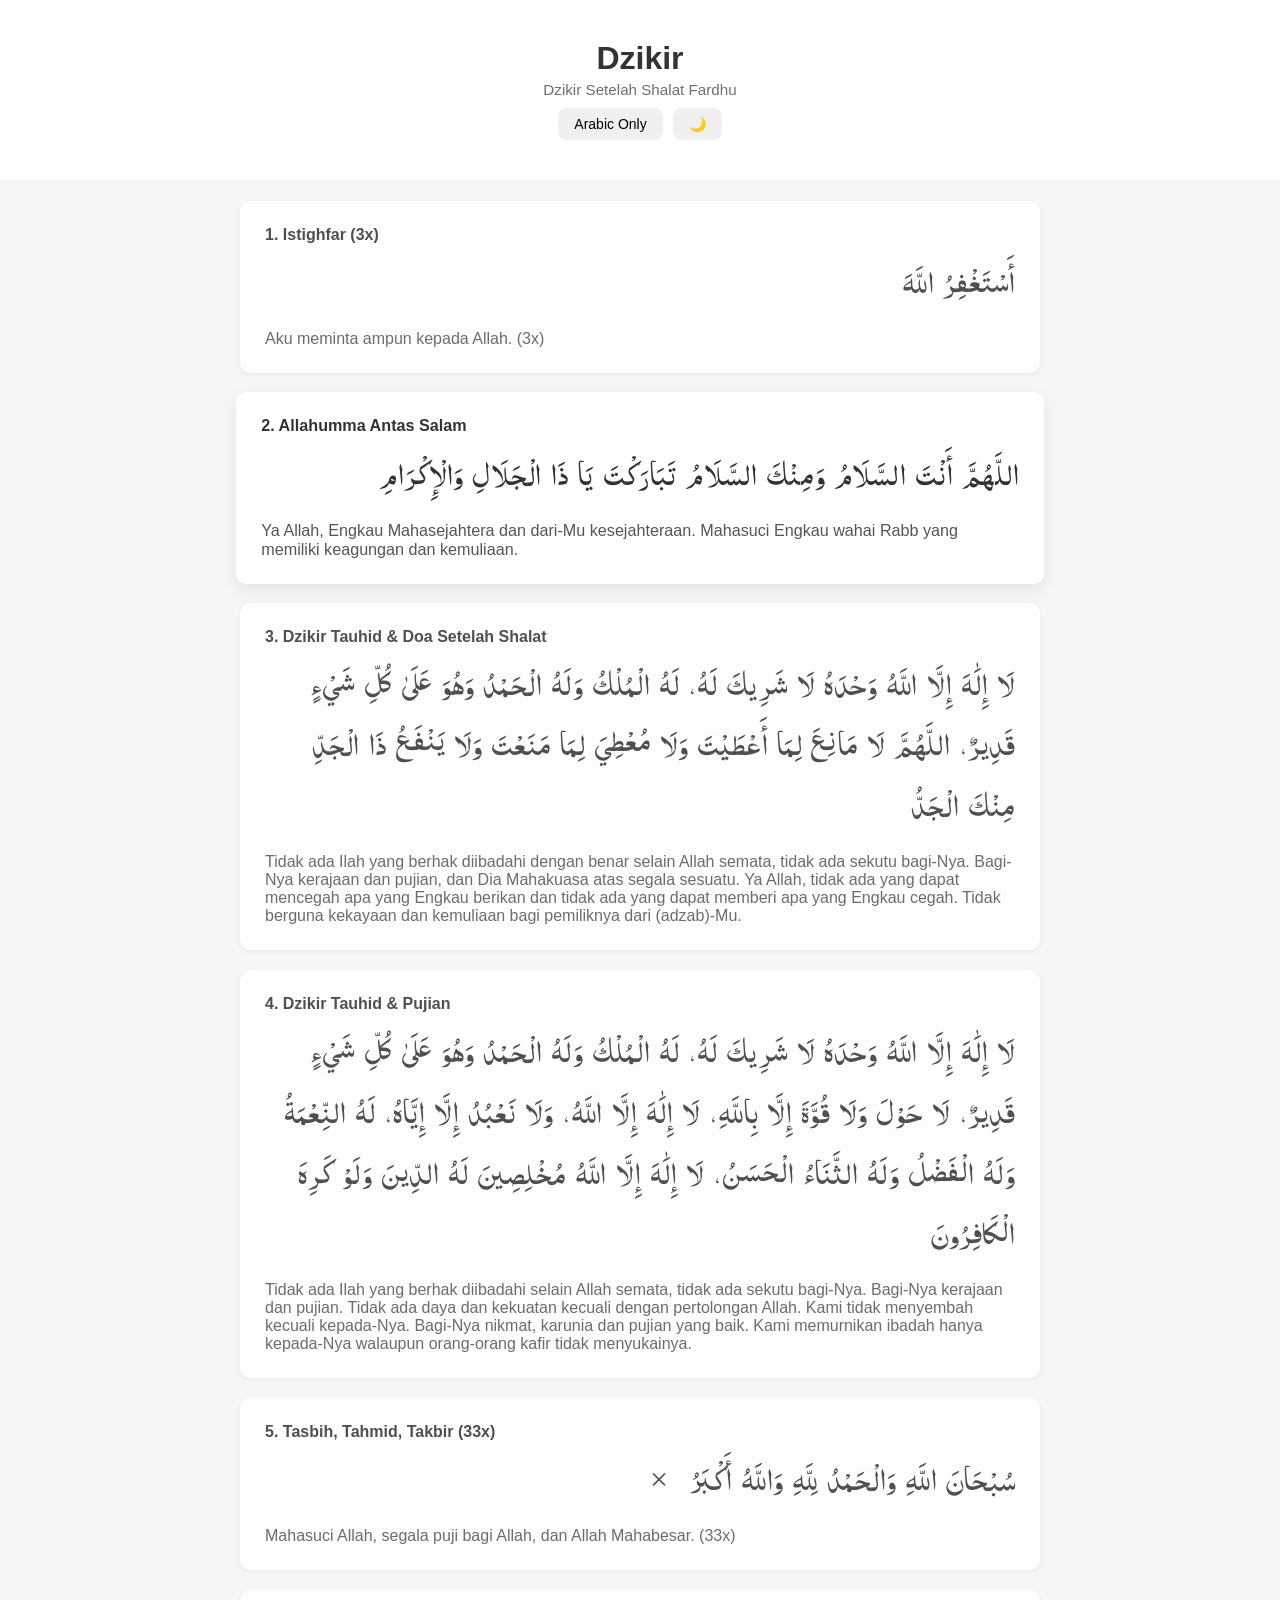
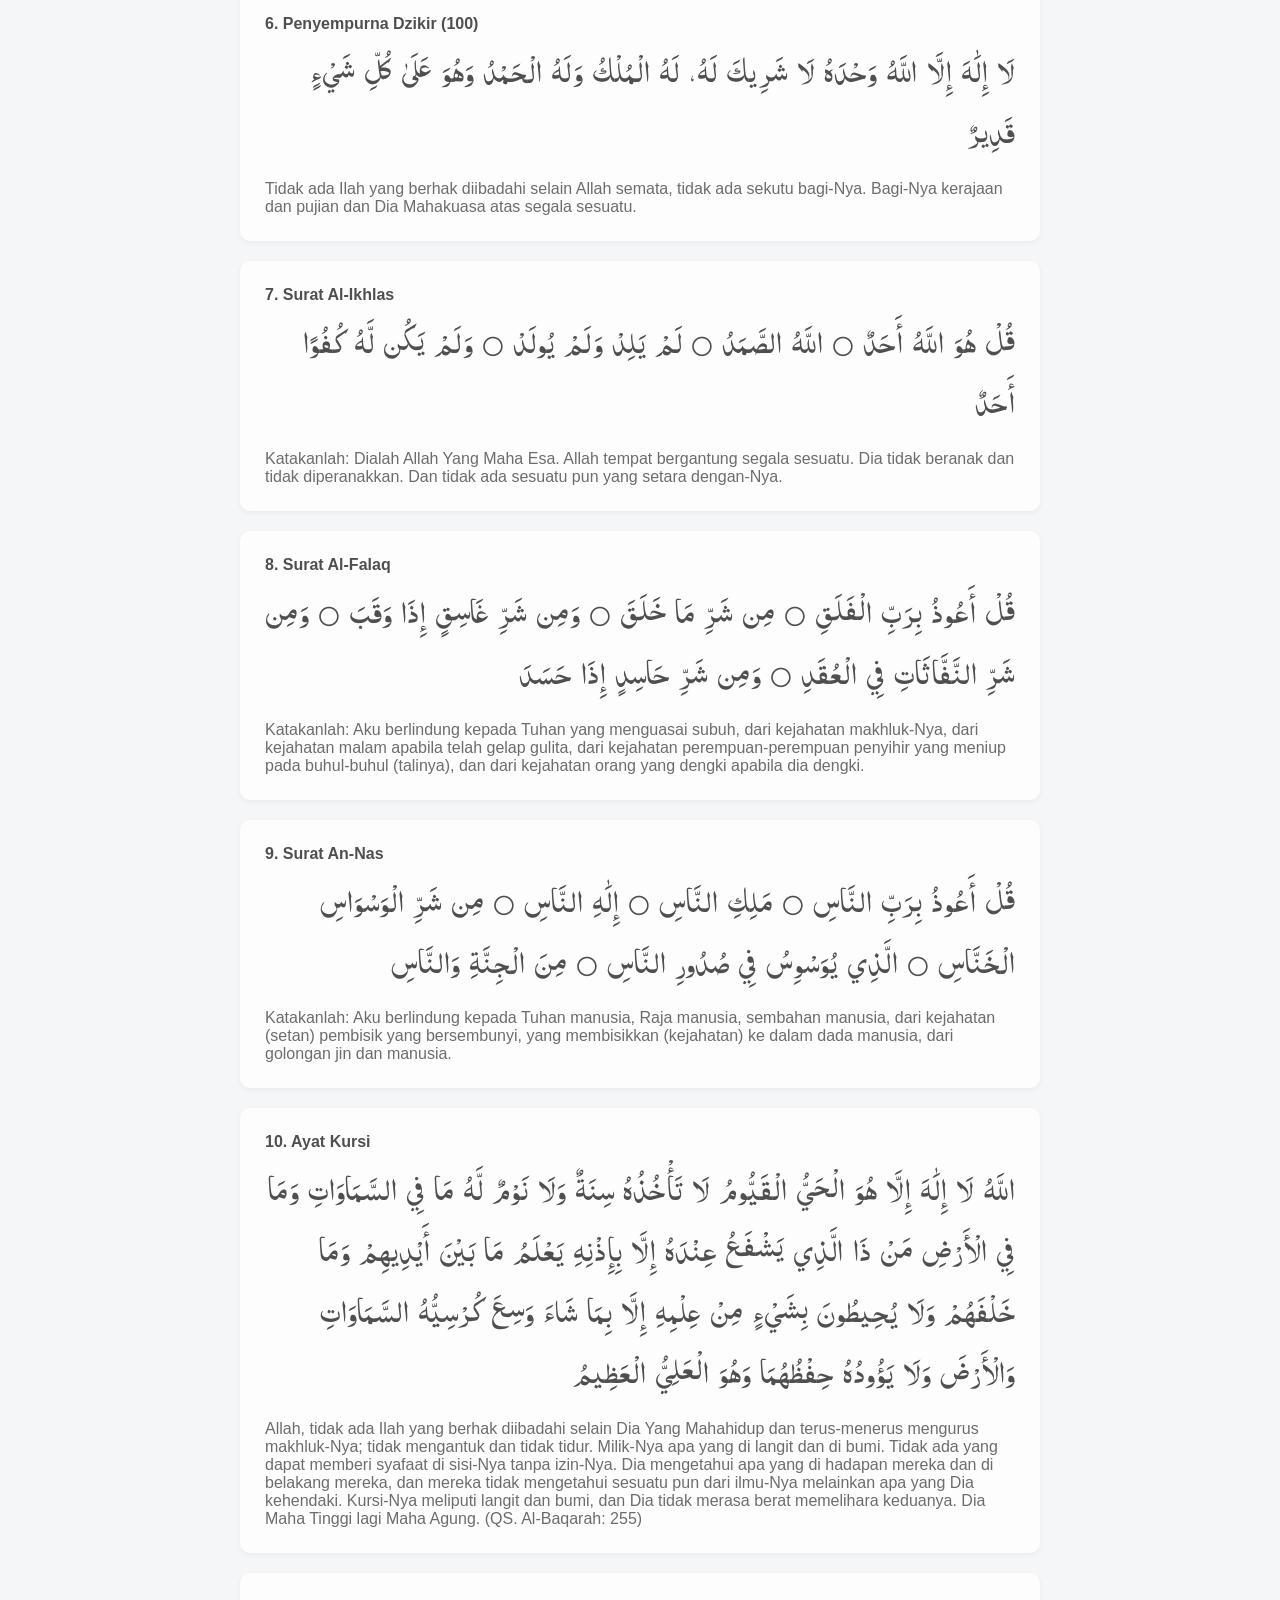
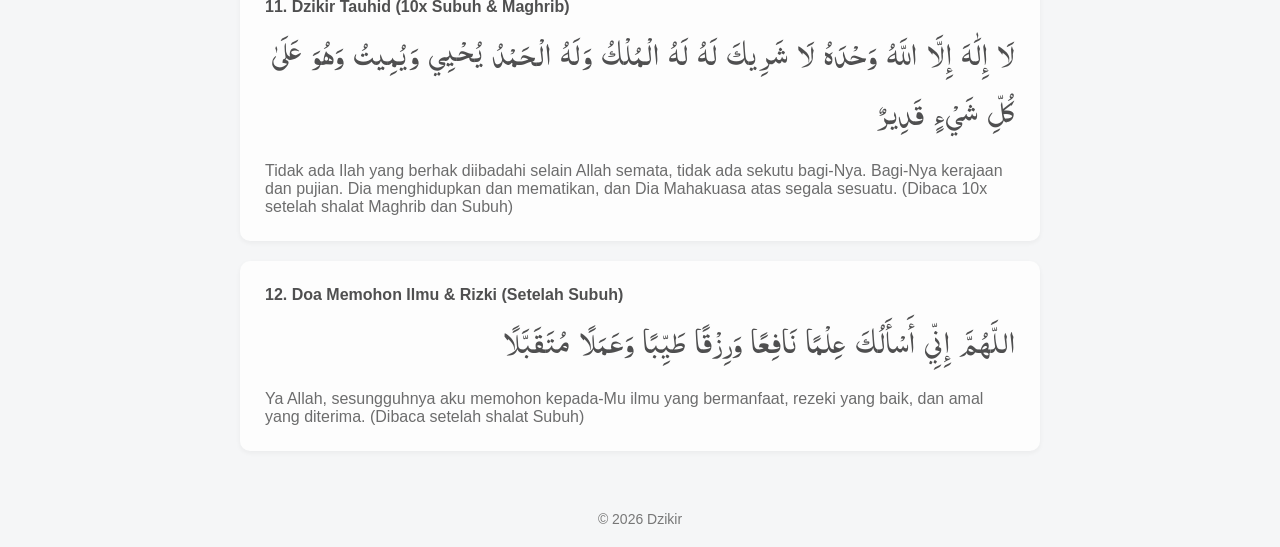
==== index.html @ 891dfee5 "feat: initial commit - Dzikir PWA" ====
<!DOCTYPE html>
<html lang="id">
<head>
    <meta charset="UTF-8">
    <meta name="viewport" content="width=device-width, initial-scale=1.0">

    <title>Dzikir Setelah Shalat Fardhu | Arab & Arti</title>

    <!-- SEO -->
    <meta name="description" content="Kumpulan dzikir setelah shalat fardhu sesuai sunnah, lengkap dengan tulisan Arab dan arti, mudah dibaca dan diamalkan setiap hari.">
    <meta name="keywords" content="dzikir setelah shalat, dzikir shalat fardhu, dzikir sunnah, dzikir arab arti, dzikir harian">
    <meta name="theme-color" content="#ffffff">

    <!-- Open Graph -->
    <meta property="og:title" content="Dzikir Setelah Shalat Fardhu">
    <meta property="og:description" content="Kumpulan dzikir setelah shalat fardhu sesuai sunnah, lengkap dengan tulisan Arab dan arti.">
    <meta property="og:type" content="website">
    <meta property="og:image" content="icons/favicon.png">

    <!-- PWA -->
    <link rel="manifest" href="site.webmanifest">
    <link rel="icon" href="icons/favicon.png">

    <!-- CSS -->
    <link rel="stylesheet" href="css/style.css">
</head>

<body>

<header class="header">
    <div class="header-title">
        <h1>Dzikir</h1>
        <p class="subtitle">Dzikir Setelah Shalat Fardhu</p>
    </div>

    <div class="header-actions">
        <button id="toggleArti" class="toggle-btn">Arabic Only</button>
        <button id="toggleDark" class="toggle-btn" aria-label="Toggle dark mode">🌙</button>
    </div>
</header>

<main class="container" id="doaContainer"></main>

<footer>
    © 2026 Dzikir
</footer>

<script type="module" src="src/app/main.js"></script>

</body>
</html>
---- css/style.css ----
/* =========================
   FONT
========================= */
@font-face {
    font-family: 'ArabicFont';
    src: url('../fonts/arabic-font.ttf') format('truetype');
    font-display: swap;
}


/* =========================
   VARIABLES
========================= */
:root {
    --bg-color: #f5f6f7;
    --text-color: #333;
    --card-bg: #ffffff;
}

body.dark {
    --bg-color: #121212;
    --text-color: #e4e4e4;
    --card-bg: #1e1e1e;
}


/* =========================
   BASE
========================= */
body {
    margin: 0;
    font-family: Arial, sans-serif;
    background: var(--bg-color);
    color: var(--text-color);
}

footer {
    text-align: center;
    padding: 20px;
    color: #777;
    font-size: 14px;
}


/* =========================
   HEADER
========================= */
.header {
    text-align: center;
    padding: 40px 20px;
    background: var(--card-bg);
    border-bottom: 1px solid rgba(0,0,0,0.05);

    display: flex;
    flex-direction: column;
    align-items: center;
}

body.dark .header {
    border-bottom: 1px solid rgba(255,255,255,0.08);
}

.header-title {
    display: flex;
    flex-direction: column;
    align-items: center;
    gap: 4px;
}

.header h1 {
    margin: 0;
    font-size: 32px;
    color: var(--text-color);
}

.subtitle {
    margin: 0;
    font-size: 0.95rem;
    opacity: 0.7;
    color: var(--text-color);
}

.header-actions {
    display: flex;
    gap: 10px;
    margin-top: 10px;
}


/* =========================
   LAYOUT
========================= */
.container {
    max-width: 800px;
    margin: auto;
    padding: 20px;
}

.doa {
    background: var(--card-bg);
    padding: 25px;
    margin-bottom: 20px;
    border-radius: 10px;
    box-shadow: 0 2px 5px rgba(0,0,0,0.05);

    transition: transform 0.25s ease, box-shadow 0.25s ease, opacity 0.25s ease;
    opacity: 0.85;
}

.doa.focus {
    opacity: 1;
    transform: scale(1.01);
    box-shadow: 0 6px 18px rgba(0,0,0,0.08);
}

body.dark .doa.focus {
    box-shadow: 0 6px 18px rgba(0,0,0,0.4);
}


/* =========================
   CONTENT
========================= */
.judul {
    font-weight: bold;
    margin-bottom: 10px;
}

.arabic {
    font-family: 'ArabicFont', serif;
    direction: rtl;
    text-align: right;
    font-size: clamp(22px, 3vw, 32px);
    line-height: 1.9;
    margin-bottom: 15px;
}

.arti {
    font-size: 16px;
    color: #555;
}

body.dark .arti {
    color: #cfcfcf;
}


/* =========================
   COMPONENTS
========================= */
.toggle-btn {
    padding: 8px 16px;
    border: none;
    border-radius: 8px;
    background: #f0f0f0;
    cursor: pointer;
    font-size: 14px;
}

body.dark .toggle-btn {
    background: #2a2a2a;
    color: #e4e4e4;
}

.hide-arti .arti {
    display: none;
}


/* =========================
   MOBILE READING OPTIMIZATION
========================= */
@media (max-width: 480px) {

    .container {
        padding: 12px;
    }

    .doa {
        padding: 18px;
        border-radius: 12px;
    }

    .arabic {
        font-size: clamp(30px, 7.5vw, 36px);
        line-height: 2.2;
    }

    .arti {
        font-size: 14px;
        line-height: 1.7;
    }

    .judul {
        font-size: 18px;
        margin-bottom: 8px;
    }
}
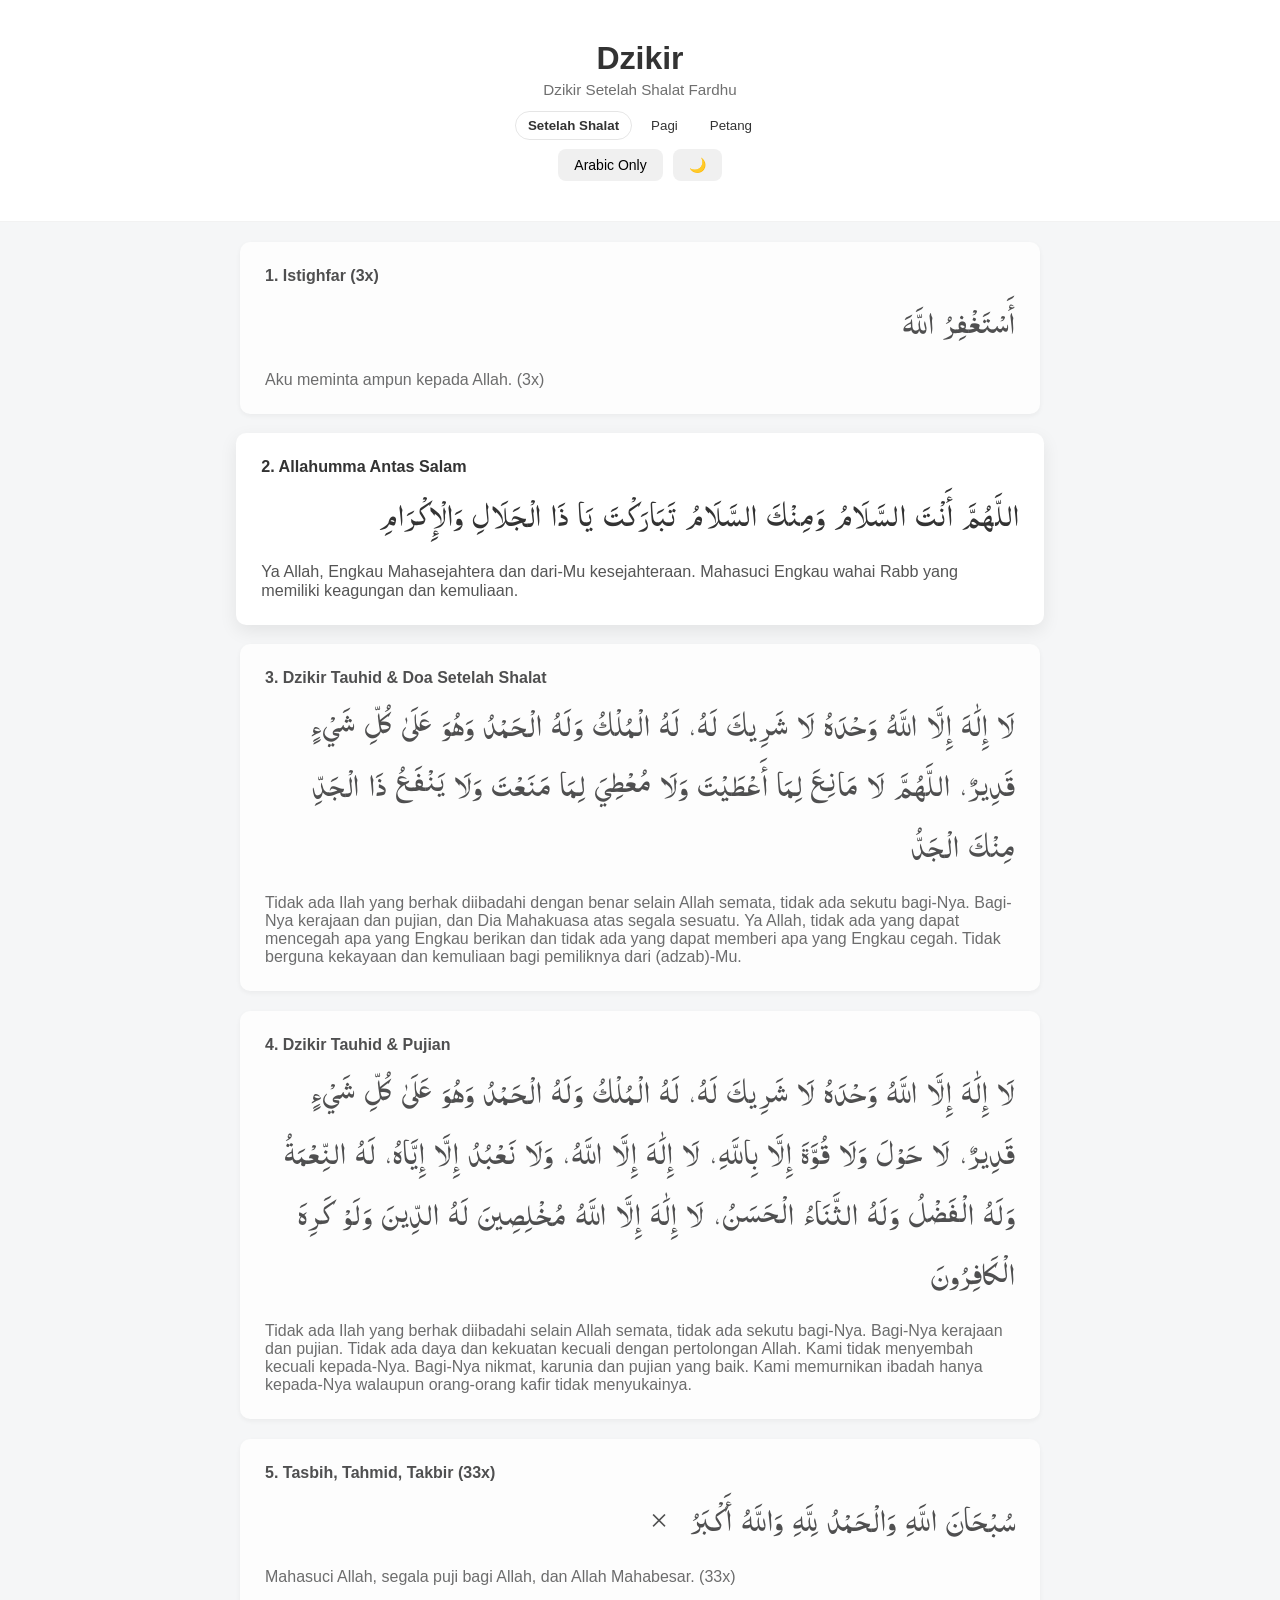
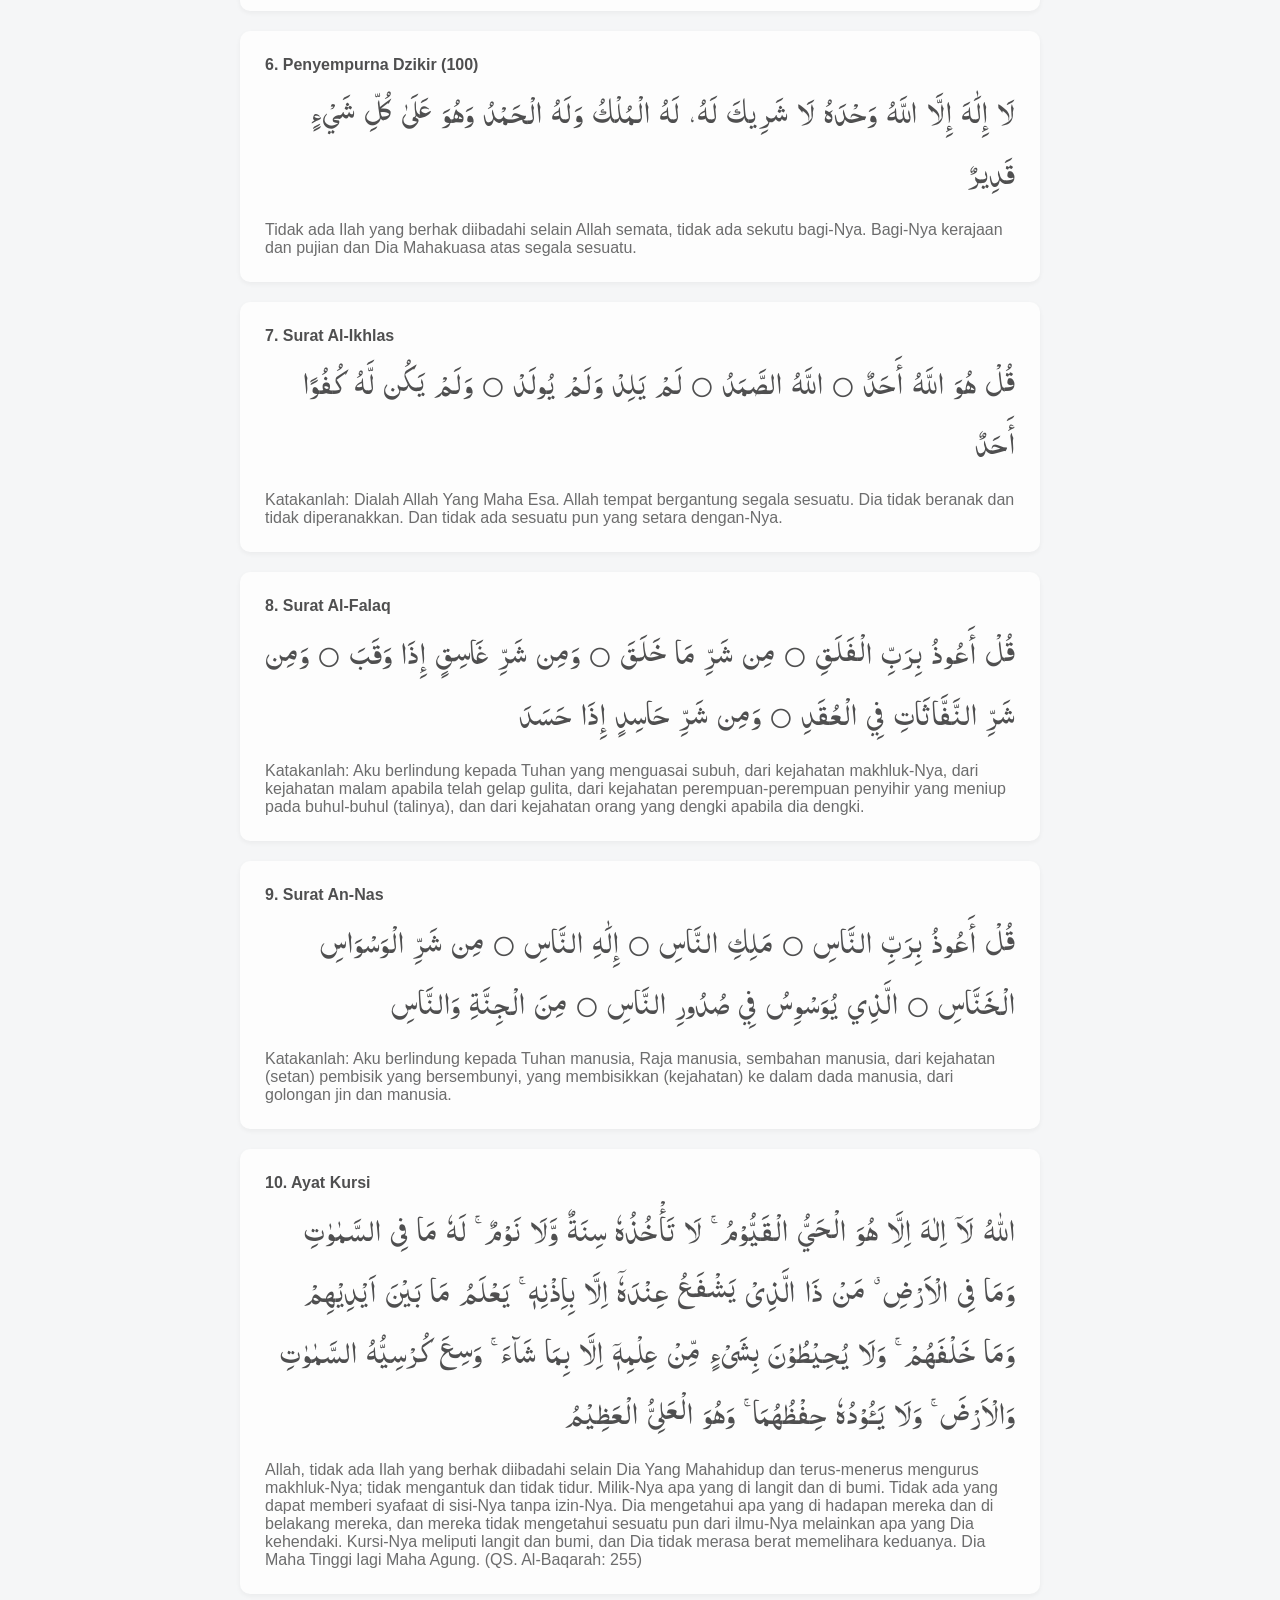
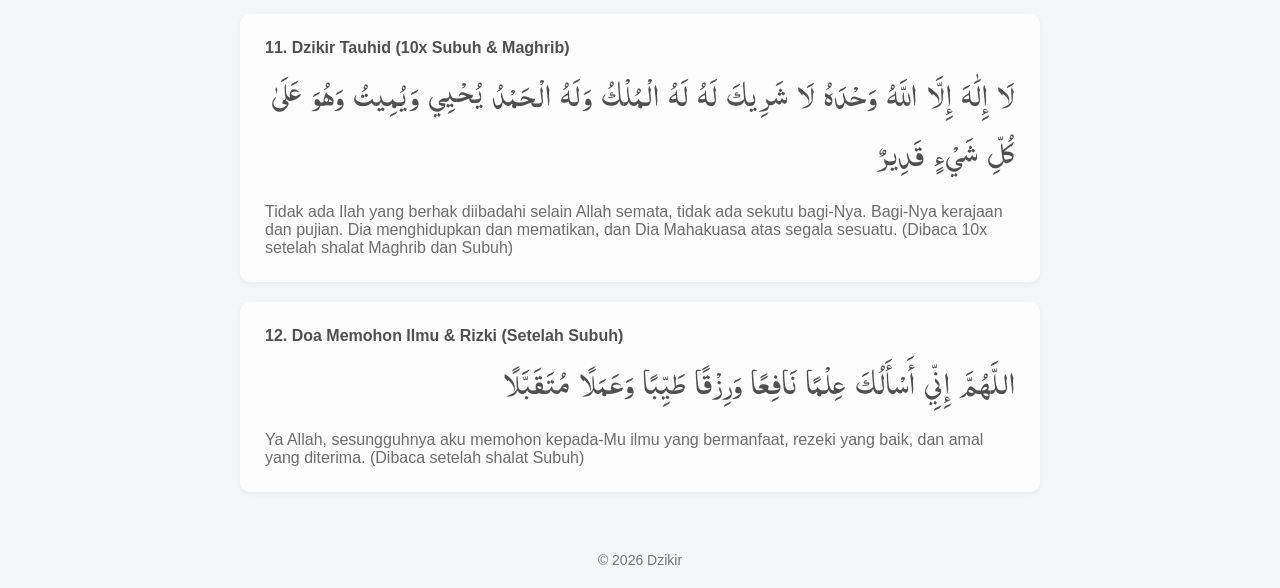
==== commit 1f691beb: "feat: add dzikir mode navigation" ====
--- a/index.html
+++ b/index.html
@@ -33,6 +33,12 @@
         <p class="subtitle">Dzikir Setelah Shalat Fardhu</p>
     </div>
 
+    <nav class="menu">
+        <button class="menu-item active" data-mode="shalat">Setelah Shalat</button>
+        <button class="menu-item" data-mode="pagi">Pagi</button>
+        <button class="menu-item" data-mode="petang">Petang</button>
+    </nav>
+
     <div class="header-actions">
         <button id="toggleArti" class="toggle-btn">Arabic Only</button>
         <button id="toggleDark" class="toggle-btn" aria-label="Toggle dark mode">🌙</button>
--- a/css/style.css
+++ b/css/style.css
@@ -84,6 +84,34 @@
     display: flex;
     gap: 10px;
     margin-top: 10px;
+}
+
+
+/* =========================
+   MENU
+========================= */
+.menu {
+    display: flex;
+    gap: 8px;
+    margin-top: 14px;
+}
+
+.menu-item {
+    padding: 6px 12px;
+    border-radius: 999px;
+    border: none;
+    background: var(--card-bg);
+    cursor: pointer;
+    color: var(--text-color);
+}
+
+.menu-item.active {
+    font-weight: 600;
+    outline: 1px solid rgba(0,0,0,0.1);
+}
+
+body.dark .menu-item.active {
+    outline: 1px solid rgba(255,255,255,0.15);
 }
 
 
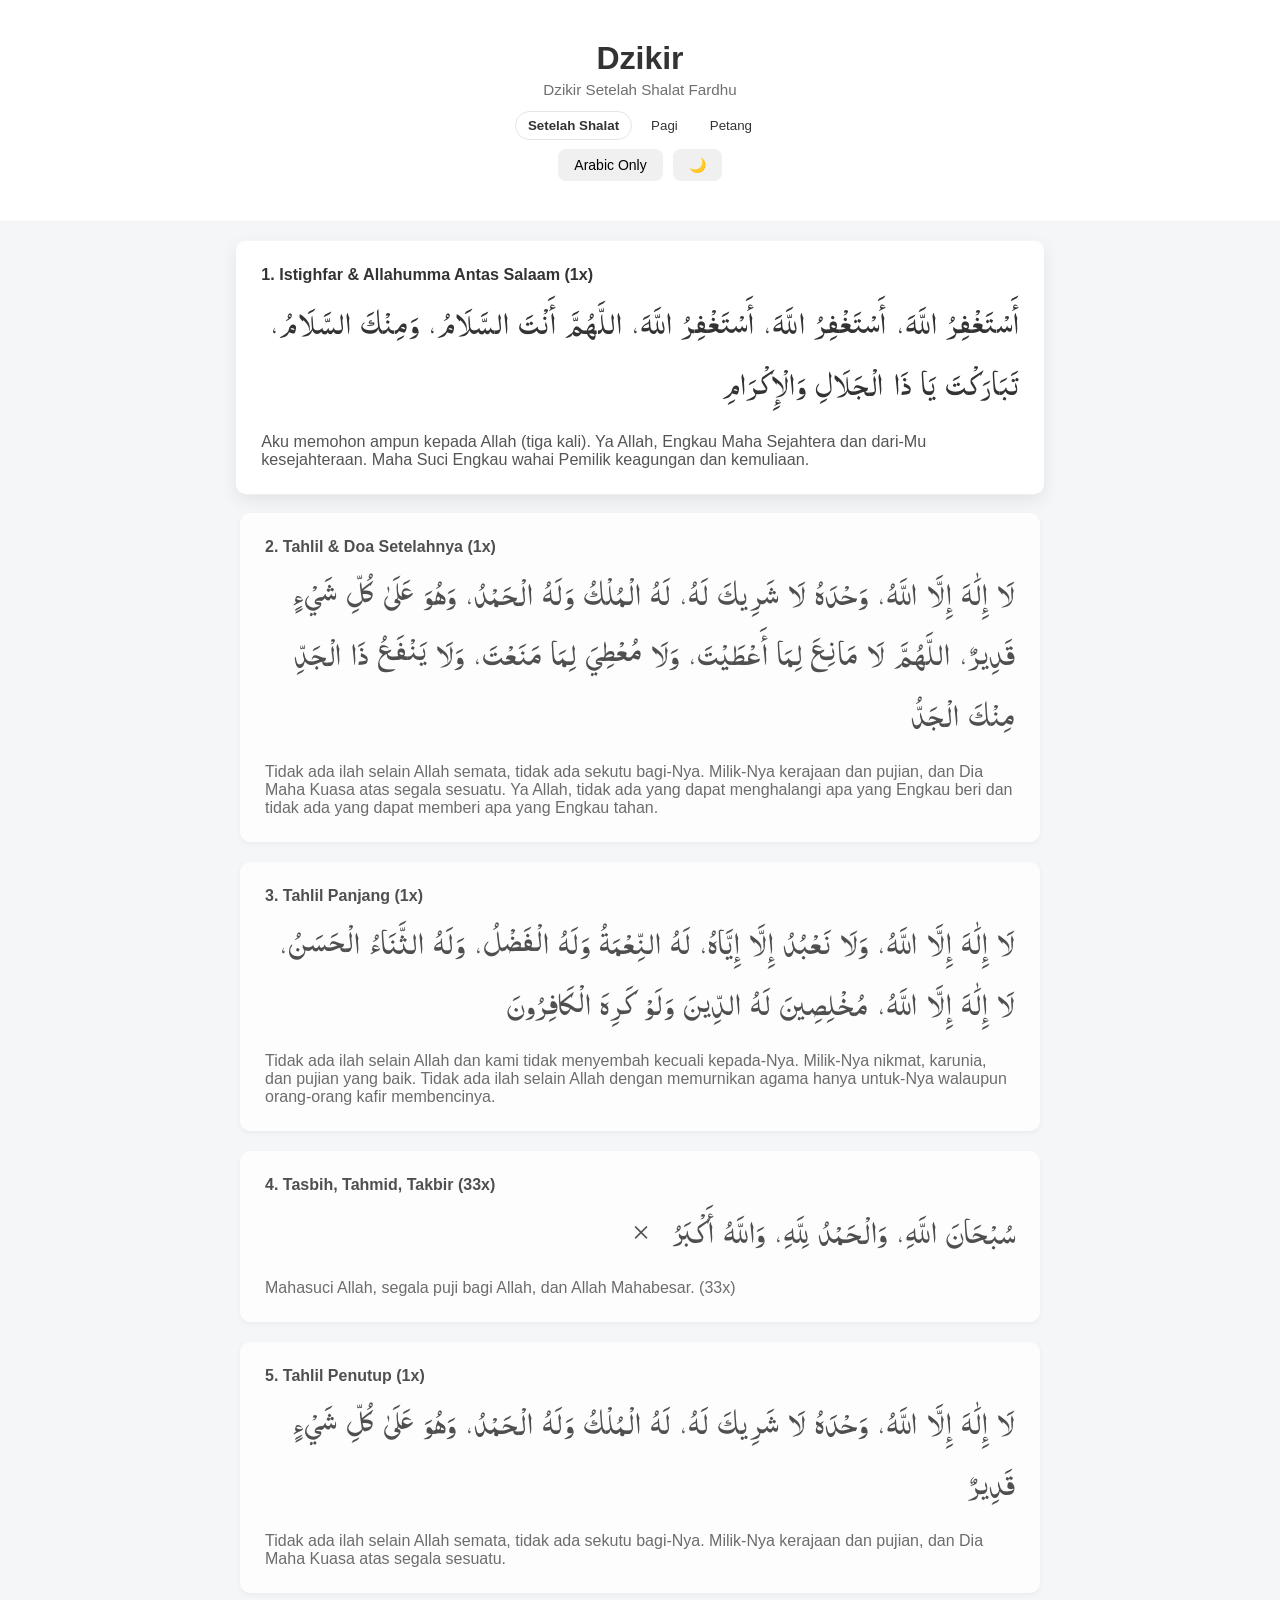
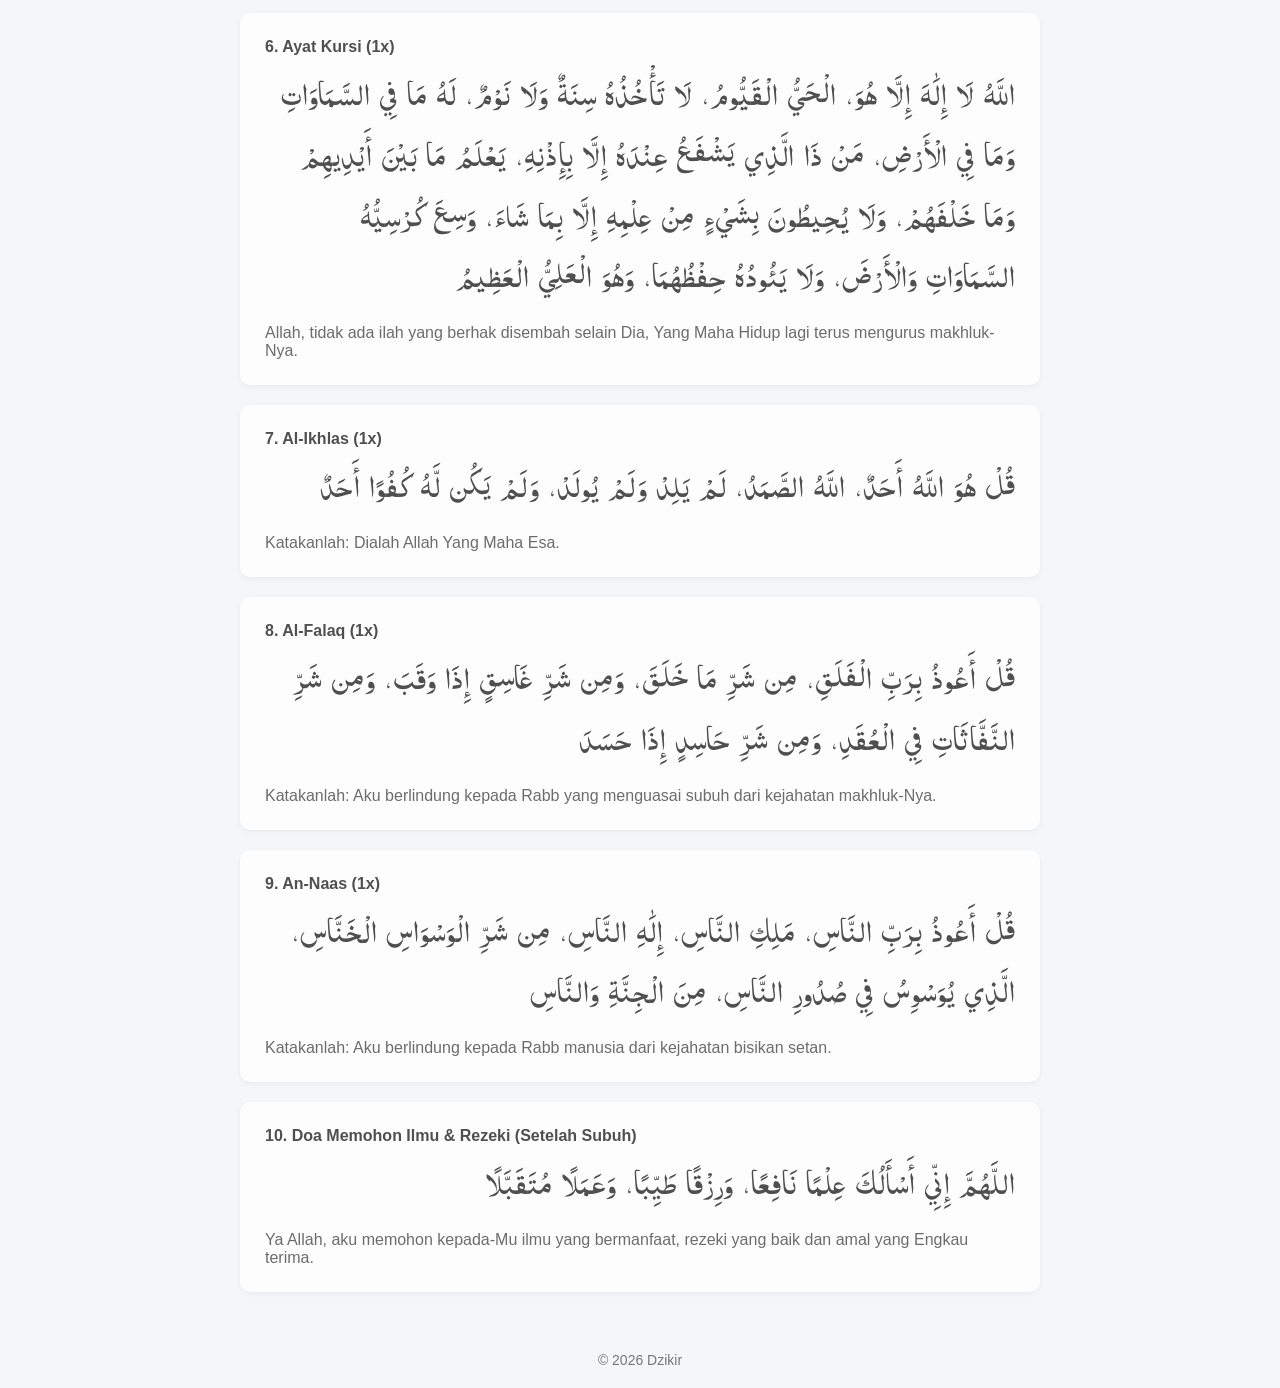
==== commit fffe6ee5: "docs: refine site description and PWA metadata" ====
--- a/index.html
+++ b/index.html
@@ -4,18 +4,19 @@
     <meta charset="UTF-8">
     <meta name="viewport" content="width=device-width, initial-scale=1.0">
 
-    <title>Dzikir Setelah Shalat Fardhu | Arab & Arti</title>
+    <title>Dzikir Harian Sesuai Sunnah | Pagi, Petang & Setelah Shalat</title>
 
     <!-- SEO -->
-    <meta name="description" content="Kumpulan dzikir setelah shalat fardhu sesuai sunnah, lengkap dengan tulisan Arab dan arti, mudah dibaca dan diamalkan setiap hari.">
-    <meta name="keywords" content="dzikir setelah shalat, dzikir shalat fardhu, dzikir sunnah, dzikir arab arti, dzikir harian">
+    <meta name="description" content="Kumpulan dzikir harian sesuai sunnah: dzikir pagi, petang, dan setelah shalat fardhu. Lengkap dengan tulisan Arab dan arti, mudah dibaca dan diamalkan setiap hari.">
+    <meta name="keywords" content="dzikir pagi petang, dzikir setelah shalat, dzikir harian, dzikir sunnah, dzikir arab arti, wirid setelah shalat">
     <meta name="theme-color" content="#ffffff">
 
     <!-- Open Graph -->
-    <meta property="og:title" content="Dzikir Setelah Shalat Fardhu">
-    <meta property="og:description" content="Kumpulan dzikir setelah shalat fardhu sesuai sunnah, lengkap dengan tulisan Arab dan arti.">
+    <meta property="og:title" content="Dzikir Harian Sesuai Sunnah">
+    <meta property="og:description" content="Dzikir pagi, petang, dan setelah shalat fardhu lengkap dengan tulisan Arab dan arti. Ringan, mudah dibaca, dan sesuai sunnah.">
     <meta property="og:type" content="website">
     <meta property="og:image" content="icons/favicon.png">
+    <meta property="og:locale" content="id_ID">
 
     <!-- PWA -->
     <link rel="manifest" href="site.webmanifest">
@@ -30,7 +31,7 @@
 <header class="header">
     <div class="header-title">
         <h1>Dzikir</h1>
-        <p class="subtitle">Dzikir Setelah Shalat Fardhu</p>
+        <p class="subtitle">Dzikir Harian Sesuai Sunnah</p>
     </div>
 
     <nav class="menu">
--- a/css/style.css
+++ b/css/style.css
@@ -223,4 +223,29 @@
         font-size: 18px;
         margin-bottom: 8px;
     }
+}
+
+
+/* =========================
+   EMPTY STATE
+========================= */
+
+.empty-state {
+    text-align: center;
+    padding: 80px 20px;
+    opacity: 0.7;
+}
+
+.empty-icon {
+    font-size: 48px;
+    margin-bottom: 10px;
+}
+
+.empty-state h2 {
+    margin: 10px 0 5px;
+    font-weight: 600;
+}
+
+.empty-state p {
+    font-size: 0.9rem;
 }
